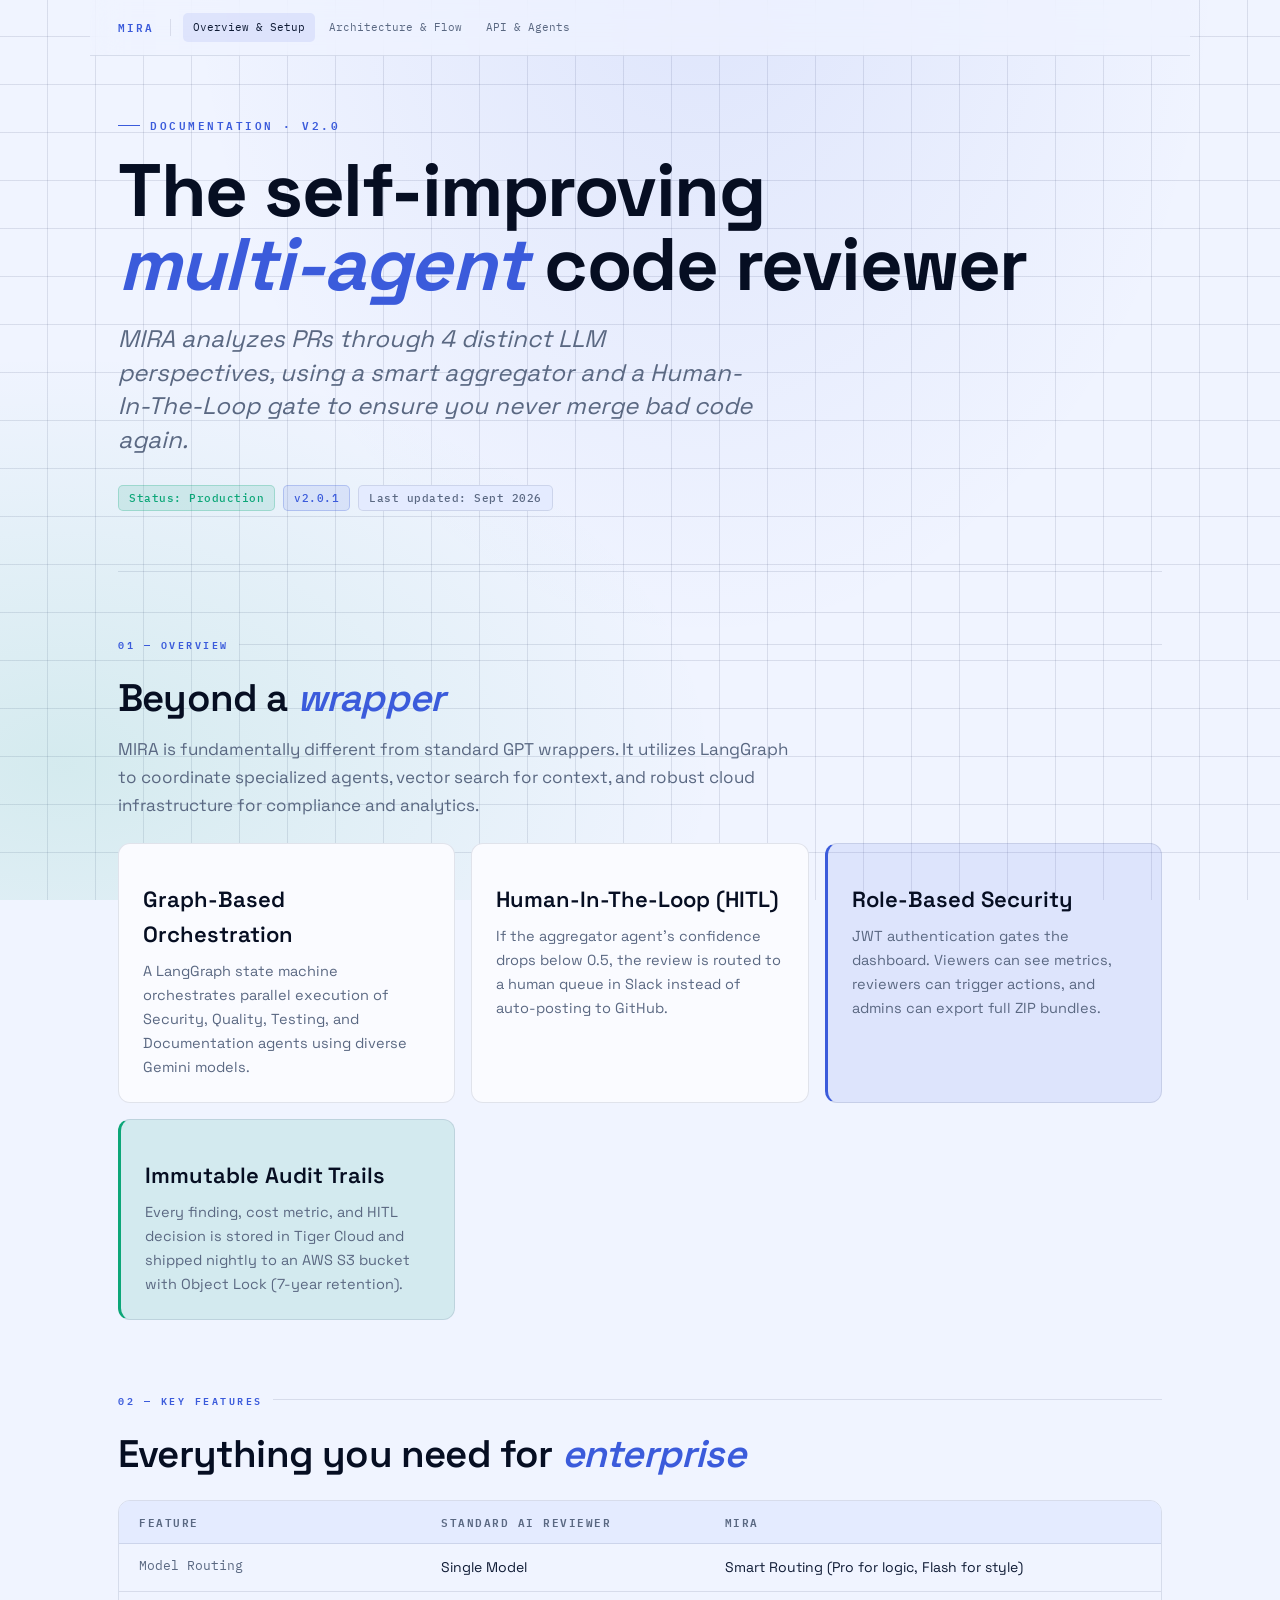
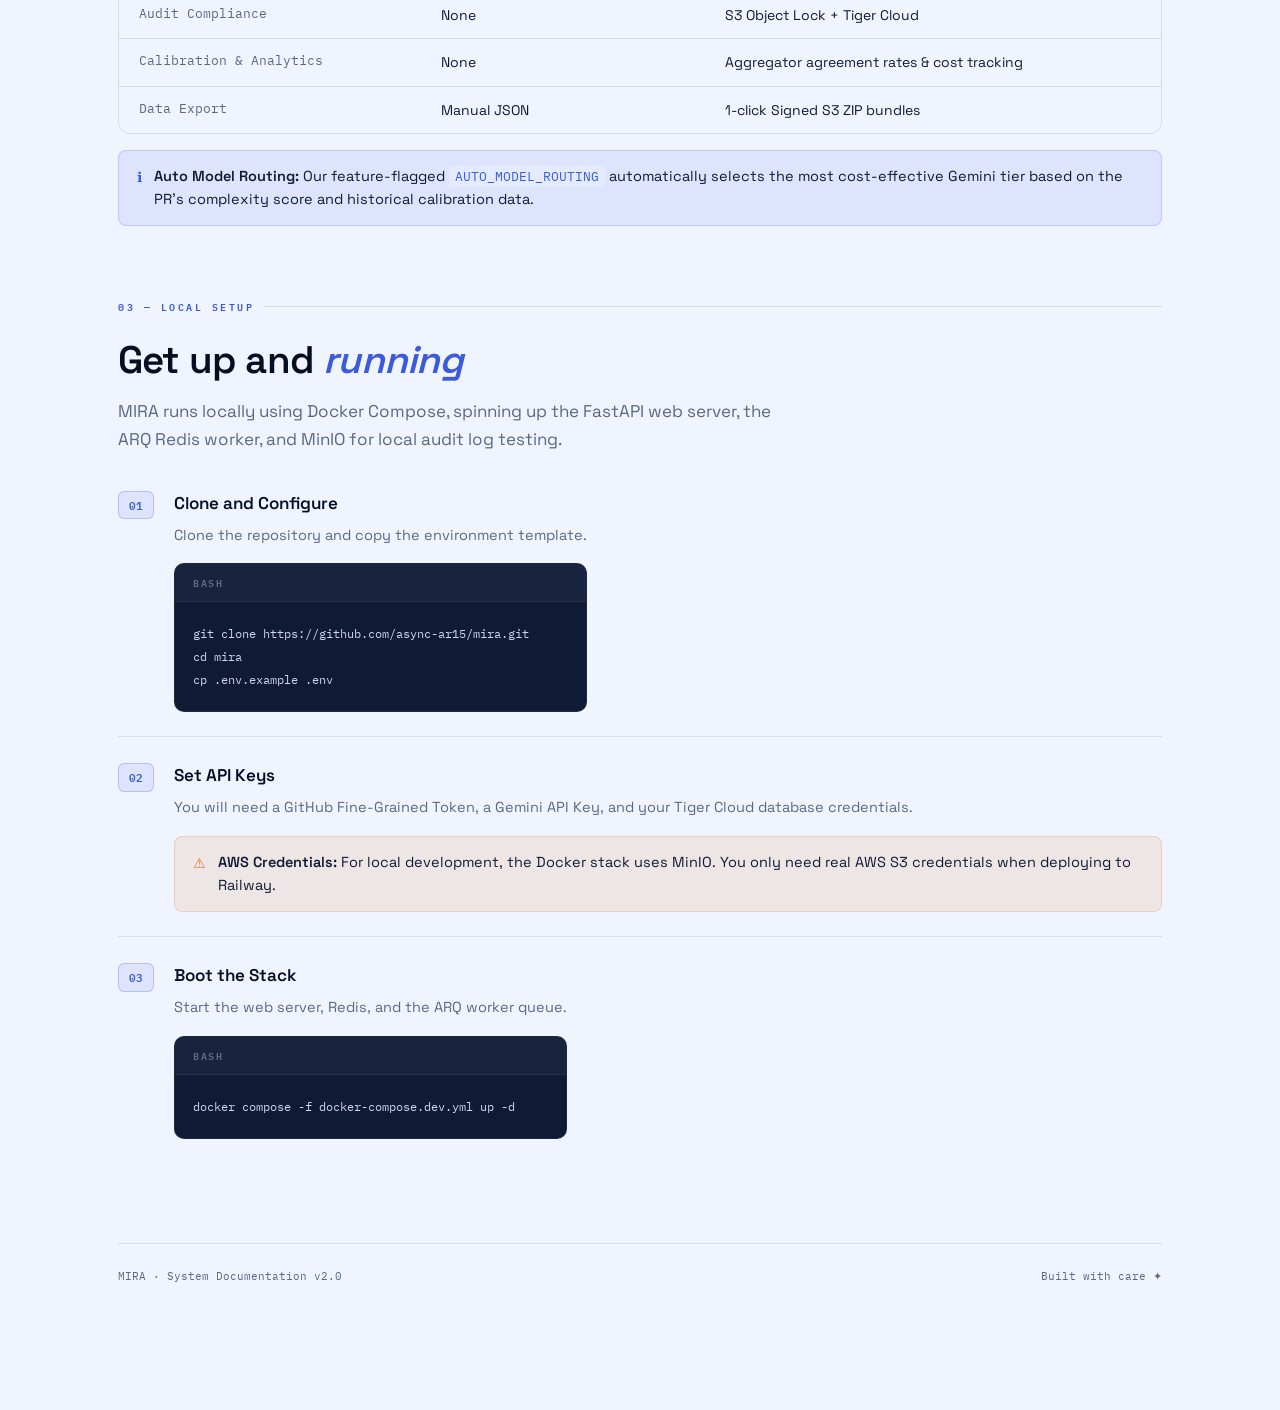
==== index.html @ fa25b131 "docs: add premium HTML documentation site" ====
<!DOCTYPE html>
<html lang="en">
<head>
<meta charset="UTF-8">
<meta name="viewport" content="width=device-width, initial-scale=1.0">
<title>MIRA — Multi-Agent PR Review System</title>
<link rel="stylesheet" href="style.css">
</head>
<body>

<div class="shell">

  <!-- NAV -->
  <nav class="nav" role="navigation" aria-label="Page sections">
    <div class="nav__inner">
      <span class="nav__brand">MIRA</span>
      <a href="index.html" class="active">Overview & Setup</a>
      <a href="architecture.html">Architecture & Flow</a>
      <a href="api-and-agents.html">API & Agents</a>
    </div>
  </nav>

  <!-- HERO -->
  <header class="hero" role="banner">
    <div class="hero__eyebrow anim" style="--i:0">Documentation · v2.0</div>
    <h1 class="anim" style="--i:1">
      The self-improving<br><em>multi-agent</em> code reviewer
    </h1>
    <p class="hero__sub anim" style="--i:2">
      MIRA analyzes PRs through 4 distinct LLM perspectives, using a smart aggregator and a Human-In-The-Loop gate to ensure you never merge bad code again.
    </p>
    <div class="hero__meta anim" style="--i:3">
      <span class="badge badge--success">Status: Production</span>
      <span class="badge badge--accent">v2.0.1</span>
      <span class="badge badge--mono">Last updated: Sept 2026</span>
    </div>
  </header>

  <!-- OVERVIEW -->
  <section class="section" id="overview" aria-labelledby="overview-heading">
    <div class="section__label" aria-hidden="true">01 — Overview</div>
    <h2 id="overview-heading">Beyond a <em>wrapper</em></h2>
    <p class="section__lead">
      MIRA is fundamentally different from standard GPT wrappers. It utilizes LangGraph to coordinate specialized agents, vector search for context, and robust cloud infrastructure for compliance and analytics.
    </p>

    <div class="grid-2">
      <div class="card anim" style="--i:0">
        <h3>Graph-Based Orchestration</h3>
        <p>A LangGraph state machine orchestrates parallel execution of Security, Quality, Testing, and Documentation agents using diverse Gemini models.</p>
      </div>
      <div class="card anim" style="--i:1">
        <h3>Human-In-The-Loop (HITL)</h3>
        <p>If the aggregator agent's confidence drops below 0.5, the review is routed to a human queue in Slack instead of auto-posting to GitHub.</p>
      </div>
      <div class="card card--accent anim" style="--i:2">
        <h3>Role-Based Security</h3>
        <p>JWT authentication gates the dashboard. Viewers can see metrics, reviewers can trigger actions, and admins can export full ZIP bundles.</p>
      </div>
      <div class="card card--success anim" style="--i:3">
        <h3>Immutable Audit Trails</h3>
        <p>Every finding, cost metric, and HITL decision is stored in Tiger Cloud and shipped nightly to an AWS S3 bucket with Object Lock (7-year retention).</p>
      </div>
    </div>
  </section>

  <!-- FEATURES -->
  <section class="section" id="features" aria-labelledby="features-heading">
    <div class="section__label" aria-hidden="true">02 — Key Features</div>
    <h2 id="features-heading">Everything you need for <em>enterprise</em></h2>
    
    <div class="table-wrap">
      <table class="compare-table">
        <thead>
          <tr>
            <th>Feature</th>
            <th>Standard AI Reviewer</th>
            <th class="col--hi">MIRA</th>
          </tr>
        </thead>
        <tbody>
          <tr>
            <td>Model Routing</td>
            <td><span class="cell--no">Single Model</span></td>
            <td><span class="cell--yes">Smart Routing (Pro for logic, Flash for style)</span></td>
          </tr>
          <tr>
            <td>Audit Compliance</td>
            <td><span class="cell--no">None</span></td>
            <td><span class="cell--yes">S3 Object Lock + Tiger Cloud</span></td>
          </tr>
          <tr>
            <td>Calibration & Analytics</td>
            <td><span class="cell--no">None</span></td>
            <td><span class="cell--yes">Aggregator agreement rates & cost tracking</span></td>
          </tr>
          <tr>
            <td>Data Export</td>
            <td><span class="cell--partial">Manual JSON</span></td>
            <td><span class="cell--yes">1-click Signed S3 ZIP bundles</span></td>
          </tr>
        </tbody>
      </table>
    </div>

    <div class="callout callout--info">
      <span class="callout__icon">ℹ</span>
      <div>
        <strong>Auto Model Routing:</strong> Our feature-flagged <code>AUTO_MODEL_ROUTING</code> automatically selects the most cost-effective Gemini tier based on the PR's complexity score and historical calibration data.
      </div>
    </div>
  </section>

  <!-- SETUP -->
  <section class="section" id="setup" aria-labelledby="setup-heading">
    <div class="section__label" aria-hidden="true">03 — Local Setup</div>
    <h2 id="setup-heading">Get up and <em>running</em></h2>
    <p class="section__lead">MIRA runs locally using Docker Compose, spinning up the FastAPI web server, the ARQ Redis worker, and MinIO for local audit log testing.</p>

    <ol class="steps">
      <li class="step">
        <div class="step__number" aria-hidden="true">01</div>
        <div class="step__body">
          <h3>Clone and Configure</h3>
          <p>Clone the repository and copy the environment template.</p>
          <div class="code-block">
            <div class="code-block__header">
              <span class="code-block__lang">Bash</span>
            </div>
            <pre><code>git clone https://github.com/async-ar15/mira.git
cd mira
cp .env.example .env</code></pre>
          </div>
        </div>
      </li>
      <li class="step">
        <div class="step__number" aria-hidden="true">02</div>
        <div class="step__body">
          <h3>Set API Keys</h3>
          <p>You will need a GitHub Fine-Grained Token, a Gemini API Key, and your Tiger Cloud database credentials.</p>
          <div class="callout callout--warning">
            <span class="callout__icon">⚠</span>
            <div>
              <strong>AWS Credentials:</strong> For local development, the Docker stack uses MinIO. You only need real AWS S3 credentials when deploying to Railway.
            </div>
          </div>
        </div>
      </li>
      <li class="step">
        <div class="step__number" aria-hidden="true">03</div>
        <div class="step__body">
          <h3>Boot the Stack</h3>
          <p>Start the web server, Redis, and the ARQ worker queue.</p>
          <div class="code-block">
            <div class="code-block__header">
              <span class="code-block__lang">Bash</span>
            </div>
            <pre><code>docker compose -f docker-compose.dev.yml up -d</code></pre>
          </div>
        </div>
      </li>
    </ol>
  </section>

  <!-- FOOTER -->
  <footer class="footer" role="contentinfo">
    <span>MIRA · System Documentation v2.0</span>
    <span>Built with care ✦</span>
  </footer>

</div>

<!-- Smooth scroll -->
<script>
  document.querySelectorAll('.nav a[href^="#"]').forEach(a => {
    a.addEventListener('click', e => {
      e.preventDefault();
      document.querySelector(a.getAttribute('href'))?.scrollIntoView({ behavior: 'smooth' });
    });
  });
</script>

</body>
</html>
---- style.css ----
/* ══════════════════════════════════════
   MIRA DOCUMENTATION STYLE SYSTEM
   Palette B (Blueprint Indigo) 
   Font Pair D (Space Grotesk × IBM Plex Mono)
══════════════════════════════════════ */

@import url('https://fonts.googleapis.com/css2?family=Space+Grotesk:wght@300;400;500;600;700&family=IBM+Plex+Mono:ital,wght@0,400;0,500;0,600;1,400&display=swap');

/* ── LIGHT ── */
:root {
  --bg:             #f0f4ff;
  --bg-tint:        #e4ebff;
  --surface:        #fafbff;
  --surface-up:     #ffffff;
  --border:         rgba(15, 27, 75, 0.11);
  --border-hi:      rgba(15, 27, 75, 0.24);
  --text:           #0f1b35;
  --text-bright:    #060e22;
  --text-dim:       #5a6882;
  --accent:         #3b5bdb;
  --accent-dim:     rgba(59, 91, 219, 0.10);
  --accent-bright:  #2a44b8;
  --success:        #0ca678;
  --success-dim:    rgba(12, 166, 120, 0.12);
  --warning:        #e07b2a;
  --warning-dim:    rgba(224, 123, 42, 0.12);
  --danger:         #e03131;
  --danger-dim:     rgba(224, 49, 49, 0.10);
  --code-bg:        #0f1b35;
  --code-text:      #c8d8f0;
  --code-accent:    #74b0ff;
  --code-string:    #8fd4a8;
  --code-comment:   #4a6080;

  --font-display: 'Space Grotesk', system-ui, sans-serif;
  --font-body:    'Space Grotesk', system-ui, sans-serif;
  --font-mono:    'IBM Plex Mono', 'SF Mono', Consolas, monospace;
}

/* ── DARK ── */
@media (prefers-color-scheme: dark) {
  :root {
    --bg:             #0b1220;
    --bg-tint:        #080e1a;
    --surface:        #0f1830;
    --surface-up:     #152040;
    --border:         rgba(116, 176, 255, 0.10);
    --border-hi:      rgba(116, 176, 255, 0.22);
    --text:           #b8cef0;
    --text-bright:    #daeaff;
    --text-dim:       #6080a8;
    --accent:         #74b0ff;
    --accent-dim:     rgba(116, 176, 255, 0.14);
    --accent-bright:  #a0ccff;
    --success:        #4ecda0;
    --success-dim:    rgba(78, 205, 160, 0.14);
    --warning:        #ffaa40;
    --warning-dim:    rgba(255, 170, 64, 0.14);
    --danger:         #ff6b6b;
    --danger-dim:     rgba(255, 107, 107, 0.14);
    --code-bg:        #040810;
    --code-text:      #b8cef0;
    --code-accent:    #74b0ff;
    --code-string:    #8fd4a8;
    --code-comment:   #3a5068;
  }
}

/* ══════════════════════════════════════
   RESET
══════════════════════════════════════ */
*, *::before, *::after { margin: 0; padding: 0; box-sizing: border-box; }
body { overflow-wrap: break-word; -webkit-font-smoothing: antialiased; }

/* ══════════════════════════════════════
   BASE
══════════════════════════════════════ */
body {
  background-color: var(--bg);
  color: var(--text);
  font-family: var(--font-body);
  font-size: 16px;
  line-height: 1.6;
  min-height: 100vh;
  background-image:
    radial-gradient(ellipse at 55% -8%, var(--accent-dim) 0%, transparent 52%),
    radial-gradient(ellipse at 5% 85%, var(--success-dim) 0%, transparent 38%),
    repeating-linear-gradient(0deg,   transparent, transparent 47px, var(--border) 47px, var(--border) 48px),
    repeating-linear-gradient(90deg,  transparent, transparent 47px, var(--border) 47px, var(--border) 48px);
  background-attachment: fixed;
}

::selection {
  background: var(--accent-dim);
  color: var(--text-bright);
}

/* ══════════════════════════════════════
   ANIMATIONS
══════════════════════════════════════ */
@keyframes fadeUp {
  from { opacity: 0; transform: translateY(16px); }
  to   { opacity: 1; transform: translateY(0); }
}
@keyframes fadeScale {
  from { opacity: 0; transform: scale(0.94); }
  to   { opacity: 1; transform: scale(1); }
}
@keyframes fadeIn {
  from { opacity: 0; }
  to   { opacity: 1; }
}

.anim       { animation: fadeUp   0.5s cubic-bezier(0.2, 0.7, 0.2, 1) both; animation-delay: calc(var(--i, 0) * 0.06s); }
.anim-scale { animation: fadeScale 0.4s ease-out both;                       animation-delay: calc(var(--i, 0) * 0.06s); }
.anim-fade  { animation: fadeIn    0.4s ease both;                           animation-delay: calc(var(--i, 0) * 0.06s); }

@media (prefers-reduced-motion: reduce) {
  *, *::before, *::after {
    animation-duration:   0.01ms !important;
    animation-delay:      0ms   !important;
    transition-duration:  0.01ms !important;
  }
}

/* ══════════════════════════════════════
   LAYOUT
══════════════════════════════════════ */
.shell {
  max-width: 1100px;
  margin: 0 auto;
  padding: 0 28px 100px;
}

/* ══════════════════════════════════════
   TYPOGRAPHY SCALE
══════════════════════════════════════ */
h1 {
  font-family: var(--font-display);
  font-size: clamp(46px, 5.8vw, 82px);
  font-weight: 700;
  line-height: 1.0;
  letter-spacing: -1.5px;
  color: var(--text-bright);
}
h1 em { font-style: italic; color: var(--accent); }

h2 {
  font-family: var(--font-display);
  font-size: clamp(28px, 3vw, 42px);
  font-weight: 600;
  line-height: 1.15;
  letter-spacing: -0.8px;
  color: var(--text-bright);
  margin-top: 24px;
}
h2 em { font-style: italic; color: var(--accent); }

h3 {
  font-family: var(--font-display);
  font-size: clamp(18px, 2vw, 22px);
  font-weight: 600;
  color: var(--text-bright);
  margin-top: 16px;
}

p  { font-size: 16px; line-height: 1.65; color: var(--text); margin-bottom: 12px; }
li { font-size: 15px; line-height: 1.7; color: var(--text); }
ul { margin-bottom: 12px; padding-left: 20px; }

a  { color: var(--accent); text-underline-offset: 3px; }
a:hover { color: var(--accent-bright); }

code {
  font-family: var(--font-mono);
  font-size: 0.88em;
  background: var(--bg-tint);
  color: var(--accent);
  padding: 2px 6px;
  border-radius: 4px;
}
pre code { background: none; color: inherit; padding: 0; }

/* ══════════════════════════════════════
   COMPONENTS
══════════════════════════════════════ */

/* Nav */
.nav {
  position: sticky;
  top: 0;
  z-index: 60;
  backdrop-filter: blur(14px);
  -webkit-backdrop-filter: blur(14px);
  background: color-mix(in srgb, var(--bg) 76%, transparent);
  border-bottom: 1px solid var(--border);
  padding: 13px 28px;
  margin: 0 -28px 0;
}
.nav__inner {
  max-width: 1044px;
  margin: 0 auto;
  display: flex;
  align-items: center;
  gap: 4px;
  overflow-x: auto;
  scrollbar-width: none;
}
.nav__inner::-webkit-scrollbar { display: none; }
.nav__brand {
  font-family: var(--font-mono);
  font-size: 10.5px;
  font-weight: 600;
  text-transform: uppercase;
  letter-spacing: 2px;
  color: var(--accent);
  padding-right: 16px;
  margin-right: 8px;
  border-right: 1px solid var(--border);
  white-space: nowrap;
  flex-shrink: 0;
}
.nav a {
  font-family: var(--font-mono);
  font-size: 10.5px;
  color: var(--text-dim);
  text-decoration: none;
  padding: 6px 10px;
  border-radius: 5px;
  white-space: nowrap;
  transition: color 0.15s, background 0.15s;
}
.nav a:hover, .nav a.active { color: var(--text); background: var(--accent-dim); }

/* Hero */
.hero {
  padding: 52px 0 60px;
  border-bottom: 1px solid var(--border);
  margin-bottom: 64px;
}
.hero__eyebrow {
  font-family: var(--font-mono);
  font-size: 10.5px;
  font-weight: 600;
  text-transform: uppercase;
  letter-spacing: 2.5px;
  color: var(--accent);
  display: inline-flex;
  align-items: center;
  gap: 10px;
  margin-bottom: 20px;
}
.hero__eyebrow::before {
  content: '';
  width: 22px;
  height: 1px;
  background: var(--accent);
}
.hero__sub {
  font-family: var(--font-display);
  font-style: italic;
  font-size: clamp(18px, 2vw, 24px);
  color: var(--text-dim);
  line-height: 1.4;
  max-width: 640px;
  margin: 20px 0 28px;
}
.hero__meta { display: flex; flex-wrap: wrap; gap: 8px; }

/* Badges */
.badge {
  display: inline-flex;
  align-items: center;
  gap: 5px;
  font-family: var(--font-mono);
  font-size: 10.5px;
  font-weight: 500;
  padding: 4px 10px;
  border-radius: 5px;
  letter-spacing: 0.5px;
}
.badge--accent  { color: var(--accent);  background: var(--accent-dim);  border: 1px solid color-mix(in srgb, var(--accent)  25%, transparent); }
.badge--success { color: var(--success); background: var(--success-dim); border: 1px solid color-mix(in srgb, var(--success) 25%, transparent); }
.badge--warning { color: var(--warning); background: var(--warning-dim); border: 1px solid color-mix(in srgb, var(--warning) 25%, transparent); }
.badge--danger  { color: var(--danger);  background: var(--danger-dim);  border: 1px solid color-mix(in srgb, var(--danger)  25%, transparent); }
.badge--mono    { color: var(--text-dim); background: var(--bg-tint); border: 1px solid var(--border); }

/* Sections */
.section { margin-bottom: 72px; scroll-margin-top: 60px; }
.section__label {
  font-family: var(--font-mono);
  font-size: 10px;
  font-weight: 600;
  text-transform: uppercase;
  letter-spacing: 2.5px;
  color: var(--accent);
  margin-bottom: 12px;
  display: flex;
  align-items: center;
  gap: 10px;
}
.section__label::after { content: ''; flex: 1; height: 1px; background: var(--border); }
.section__lead { font-size: 17px; color: var(--text-dim); max-width: 680px; line-height: 1.65; margin-top: 14px; }

/* Cards */
.card {
  background: var(--surface);
  border: 1px solid var(--border);
  border-radius: 12px;
  padding: 22px 24px;
  transition: border-color 0.2s, box-shadow 0.2s;
}
.card:hover { border-color: var(--border-hi); box-shadow: 0 4px 20px rgba(0, 0, 0, 0.06); }
.card h3 { margin-bottom: 8px; }
.card p  { font-size: 14.5px; color: var(--text-dim); margin-bottom: 0; }
.card--accent  { border-left: 3px solid var(--accent);  background: var(--accent-dim);  }
.card--success { border-left: 3px solid var(--success); background: var(--success-dim); }
.card--warning { border-left: 3px solid var(--warning); background: var(--warning-dim); }
.card--danger  { border-left: 3px solid var(--danger);  background: var(--danger-dim);  }

.grid-2 { display: grid; grid-template-columns: repeat(auto-fit, minmax(280px, 1fr)); gap: 16px; margin-top: 24px; }
.grid-3 { display: grid; grid-template-columns: repeat(auto-fit, minmax(220px, 1fr)); gap: 14px; margin-top: 24px; }

/* Code Blocks */
.code-block {
  background: var(--code-bg);
  border-radius: 10px;
  overflow: hidden;
  margin-top: 16px;
  border: 1px solid rgba(255, 255, 255, 0.06);
}
.code-block__header {
  background: rgba(255, 255, 255, 0.04);
  border-bottom: 1px solid rgba(255, 255, 255, 0.06);
  padding: 10px 18px;
  display: flex;
  align-items: center;
  justify-content: space-between;
}
.code-block__lang {
  font-family: var(--font-mono);
  font-size: 10px;
  font-weight: 600;
  text-transform: uppercase;
  letter-spacing: 1.5px;
  color: rgba(200, 218, 240, 0.4);
}
.code-block__file {
  font-family: var(--font-mono);
  font-size: 11px;
  color: rgba(200, 218, 240, 0.3);
}
.code-block pre {
  padding: 20px 18px;
  margin: 0;
  font-family: var(--font-mono);
  font-size: 13.5px;
  line-height: 1.7;
  color: var(--code-text);
  white-space: pre-wrap;
  overflow-x: auto;
}
.ck { color: var(--code-accent); }
.cs { color: var(--code-string); }
.cc { color: var(--code-comment); font-style: italic; }
.ca { color: var(--code-text); opacity: 0.85; }

/* Tables */
.table-wrap { margin-top: 24px; overflow-x: auto; border-radius: 12px; border: 1px solid var(--border); }
.compare-table { width: 100%; border-collapse: collapse; }
.compare-table thead tr { background: var(--bg-tint); }
.compare-table th {
  font-family: var(--font-mono);
  font-size: 10.5px;
  font-weight: 600;
  text-transform: uppercase;
  letter-spacing: 1.5px;
  color: var(--text-dim);
  padding: 13px 20px;
  text-align: left;
  border-bottom: 1px solid var(--border);
}
.compare-table td { padding: 12px 20px; font-size: 14px; color: var(--text); border-bottom: 1px solid var(--border); vertical-align: top; }
.compare-table tr:last-child td { border-bottom: none; }
.compare-table td:first-child { color: var(--text-dim); font-size: 13px; font-family: var(--font-mono); }
.compare-table tbody tr:hover { background: var(--surface); }

/* Callouts */
.callout {
  display: flex;
  gap: 12px;
  align-items: flex-start;
  padding: 14px 18px;
  border-radius: 8px;
  font-size: 14.5px;
  line-height: 1.6;
  margin-top: 16px;
}
.callout__icon { font-size: 14px; flex-shrink: 0; margin-top: 1px; }
.callout strong { font-weight: 600; }
.callout--info    { background: var(--accent-dim);  border: 1px solid color-mix(in srgb, var(--accent)  20%, transparent); color: var(--text); }
.callout--info    .callout__icon { color: var(--accent);  }
.callout--warning { background: var(--warning-dim); border: 1px solid color-mix(in srgb, var(--warning) 20%, transparent); color: var(--text); }
.callout--warning .callout__icon { color: var(--warning); }
.callout--success { background: var(--success-dim); border: 1px solid color-mix(in srgb, var(--success) 20%, transparent); color: var(--text); }
.callout--success .callout__icon { color: var(--success); }

/* Steps */
.steps { list-style: none; display: flex; flex-direction: column; gap: 0; padding: 0; }
.step { display: flex; gap: 20px; padding: 24px 0; border-bottom: 1px solid var(--border); align-items: flex-start; }
.step:last-child { border-bottom: none; }
.step__number {
  font-family: var(--font-mono);
  font-size: 11px;
  font-weight: 600;
  color: var(--accent);
  background: var(--accent-dim);
  border: 1px solid color-mix(in srgb, var(--accent) 25%, transparent);
  border-radius: 6px;
  padding: 4px 10px;
  flex-shrink: 0;
  margin-top: 2px;
}
.step__body h3 { margin-bottom: 6px; font-size: 17px; margin-top: 0; }
.step__body p  { font-size: 14.5px; color: var(--text-dim); margin-bottom: 0; }

/* Footer */
.footer {
  margin-top: 80px;
  padding-top: 24px;
  border-bottom: 24px solid transparent;
  border-top: 1px solid var(--border);
  display: flex;
  justify-content: space-between;
  align-items: center;
  flex-wrap: wrap;
  gap: 8px;
  font-family: var(--font-mono);
  font-size: 11px;
  color: var(--text-dim);
}
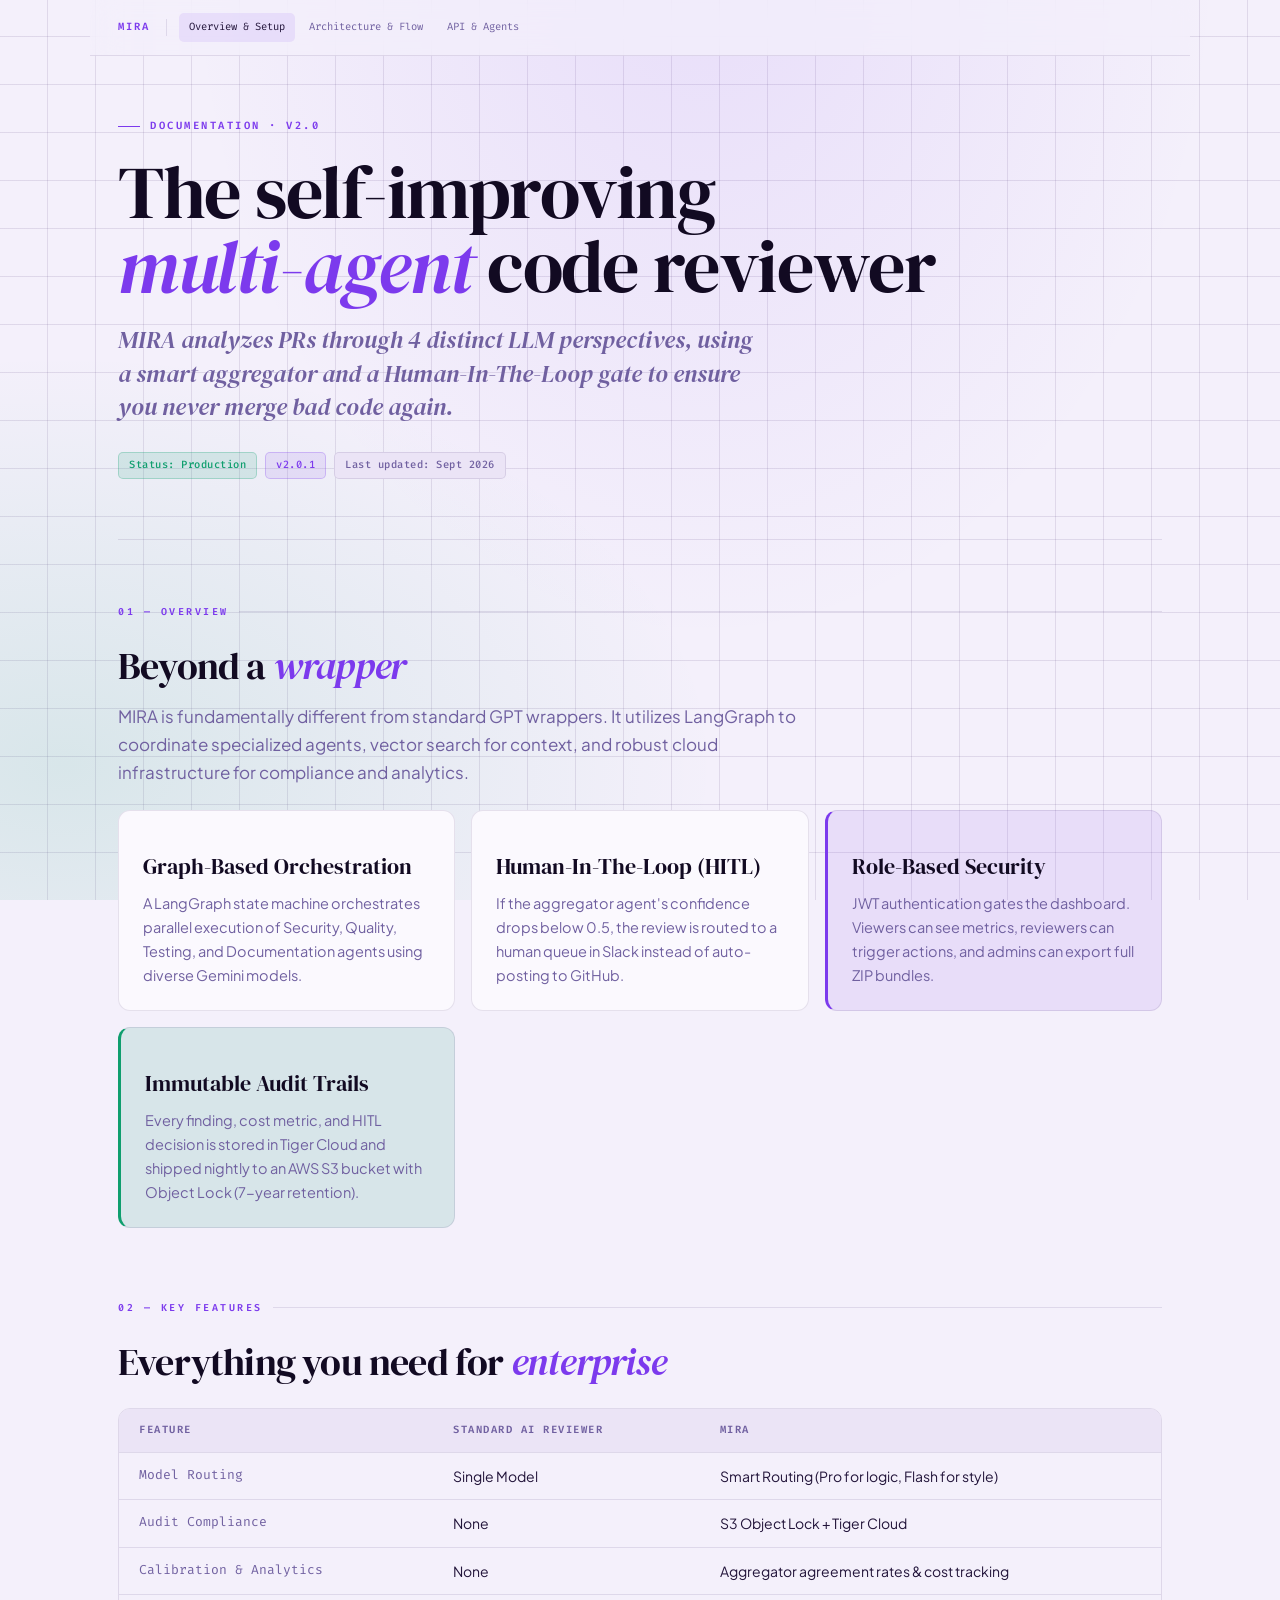
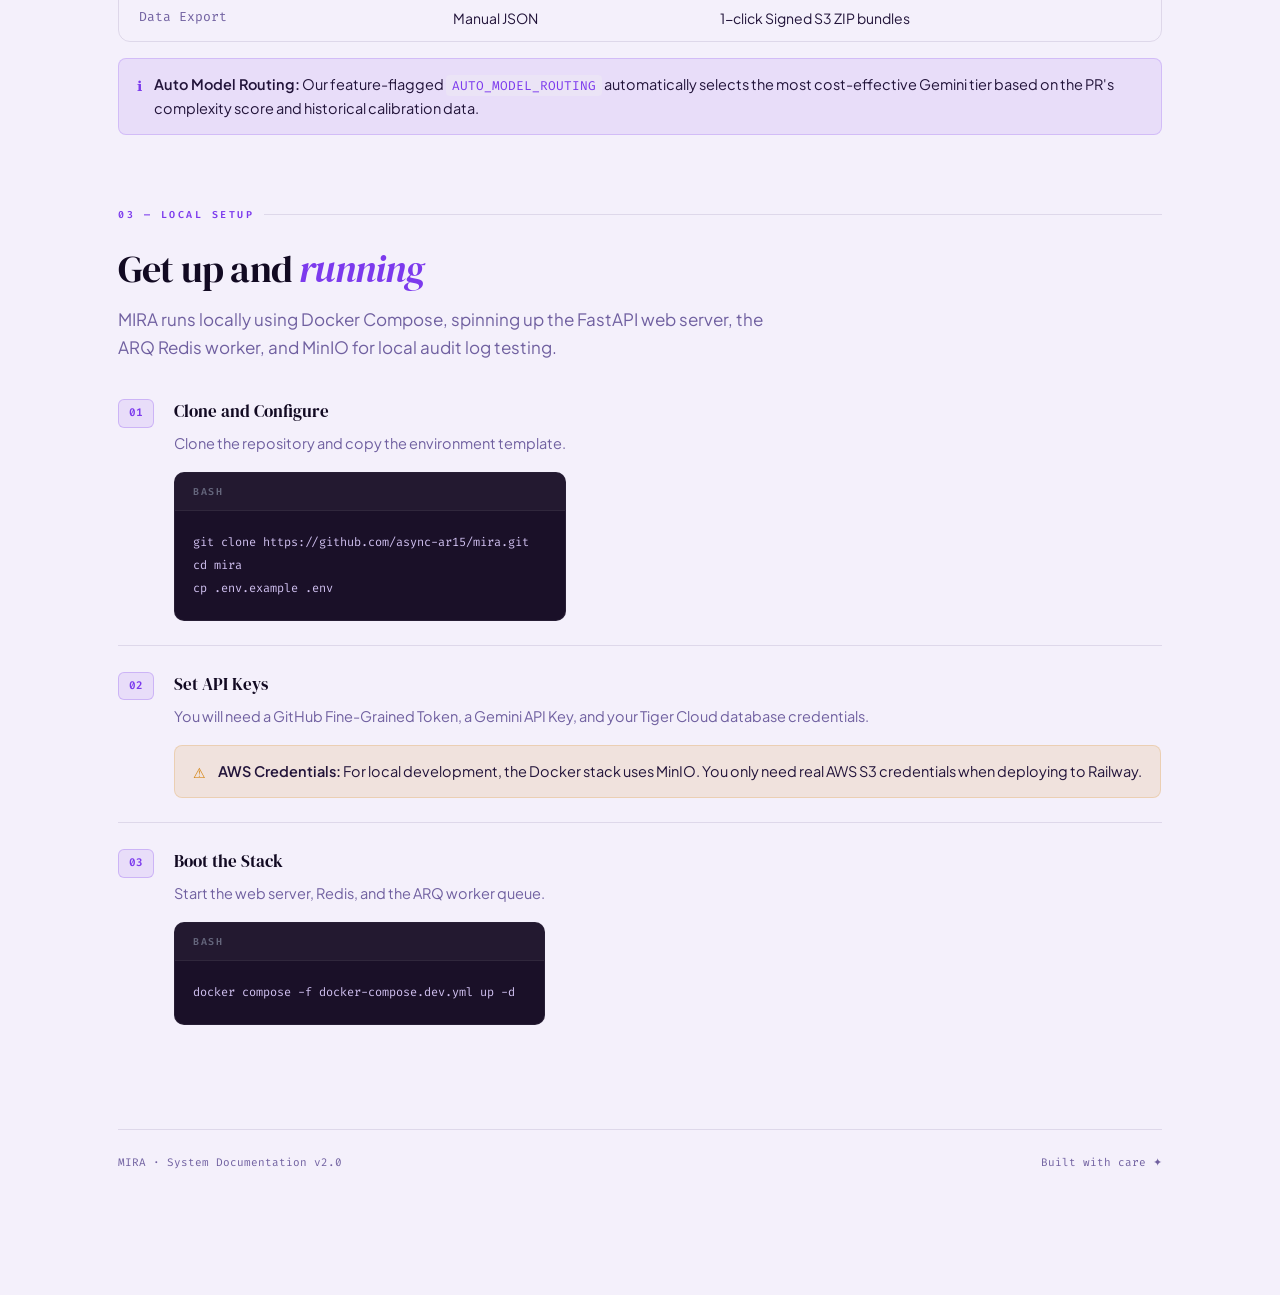
==== commit 3263be6d: "docs: add cache buster to stylesheet" ====
--- a/index.html
+++ b/index.html
@@ -4,7 +4,7 @@
 <meta charset="UTF-8">
 <meta name="viewport" content="width=device-width, initial-scale=1.0">
 <title>MIRA — Multi-Agent PR Review System</title>
-<link rel="stylesheet" href="style.css">
+<link rel="stylesheet" href="style.css?v=2">
 </head>
 <body>
 
--- a/style.css
+++ b/style.css
@@ -1,68 +1,68 @@
 /* ══════════════════════════════════════
    MIRA DOCUMENTATION STYLE SYSTEM
-   Palette B (Blueprint Indigo) 
-   Font Pair D (Space Grotesk × IBM Plex Mono)
-══════════════════════════════════════ */
-
-@import url('https://fonts.googleapis.com/css2?family=Space+Grotesk:wght@300;400;500;600;700&family=IBM+Plex+Mono:ital,wght@0,400;0,500;0,600;1,400&display=swap');
+   Palette E (Obsidian Violet) 
+   Font Pair C (DM Serif Display × Plus Jakarta Sans)
+══════════════════════════════════════ */
+
+@import url('https://fonts.googleapis.com/css2?family=DM+Serif+Display:ital@0;1&family=Plus+Jakarta+Sans:wght@300;400;500;600;700&family=Fira+Code:wght@400;500&display=swap');
 
 /* ── LIGHT ── */
 :root {
-  --bg:             #f0f4ff;
-  --bg-tint:        #e4ebff;
-  --surface:        #fafbff;
+  --bg:             #f4f0fb;
+  --bg-tint:        #ebe4f6;
+  --surface:        #fbf9fe;
   --surface-up:     #ffffff;
-  --border:         rgba(15, 27, 75, 0.11);
-  --border-hi:      rgba(15, 27, 75, 0.24);
-  --text:           #0f1b35;
-  --text-bright:    #060e22;
-  --text-dim:       #5a6882;
-  --accent:         #3b5bdb;
-  --accent-dim:     rgba(59, 91, 219, 0.10);
-  --accent-bright:  #2a44b8;
-  --success:        #0ca678;
-  --success-dim:    rgba(12, 166, 120, 0.12);
-  --warning:        #e07b2a;
-  --warning-dim:    rgba(224, 123, 42, 0.12);
-  --danger:         #e03131;
-  --danger-dim:     rgba(224, 49, 49, 0.10);
-  --code-bg:        #0f1b35;
-  --code-text:      #c8d8f0;
-  --code-accent:    #74b0ff;
-  --code-string:    #8fd4a8;
-  --code-comment:   #4a6080;
-
-  --font-display: 'Space Grotesk', system-ui, sans-serif;
-  --font-body:    'Space Grotesk', system-ui, sans-serif;
-  --font-mono:    'IBM Plex Mono', 'SF Mono', Consolas, monospace;
+  --border:         rgba(50, 20, 90, 0.11);
+  --border-hi:      rgba(50, 20, 90, 0.24);
+  --text:           #22143a;
+  --text-bright:    #120a22;
+  --text-dim:       #7060a0;
+  --accent:         #7c3aed;
+  --accent-dim:     rgba(124, 58, 237, 0.10);
+  --accent-bright:  #6020d0;
+  --success:        #0f9e6e;
+  --success-dim:    rgba(15, 158, 110, 0.12);
+  --warning:        #d4820e;
+  --warning-dim:    rgba(212, 130, 14, 0.12);
+  --danger:         #c0283c;
+  --danger-dim:     rgba(192, 40, 60, 0.10);
+  --code-bg:        #1a1028;
+  --code-text:      #d0c0f0;
+  --code-accent:    #c084fc;
+  --code-string:    #86efac;
+  --code-comment:   #604880;
+
+  --font-display: 'DM Serif Display', Georgia, serif;
+  --font-body:    'Plus Jakarta Sans', system-ui, sans-serif;
+  --font-mono:    'Fira Code', 'SF Mono', Consolas, monospace;
 }
 
 /* ── DARK ── */
 @media (prefers-color-scheme: dark) {
   :root {
-    --bg:             #0b1220;
-    --bg-tint:        #080e1a;
-    --surface:        #0f1830;
-    --surface-up:     #152040;
-    --border:         rgba(116, 176, 255, 0.10);
-    --border-hi:      rgba(116, 176, 255, 0.22);
-    --text:           #b8cef0;
-    --text-bright:    #daeaff;
-    --text-dim:       #6080a8;
-    --accent:         #74b0ff;
-    --accent-dim:     rgba(116, 176, 255, 0.14);
-    --accent-bright:  #a0ccff;
-    --success:        #4ecda0;
-    --success-dim:    rgba(78, 205, 160, 0.14);
-    --warning:        #ffaa40;
-    --warning-dim:    rgba(255, 170, 64, 0.14);
-    --danger:         #ff6b6b;
-    --danger-dim:     rgba(255, 107, 107, 0.14);
-    --code-bg:        #040810;
-    --code-text:      #b8cef0;
-    --code-accent:    #74b0ff;
-    --code-string:    #8fd4a8;
-    --code-comment:   #3a5068;
+    --bg:             #0e0818;
+    --bg-tint:        #0a0614;
+    --surface:        #140c22;
+    --surface-up:     #1c1230;
+    --border:         rgba(196, 132, 252, 0.10);
+    --border-hi:      rgba(196, 132, 252, 0.22);
+    --text:           #d0b8f0;
+    --text-bright:    #f0e0ff;
+    --text-dim:       #806090;
+    --accent:         #c084fc;
+    --accent-dim:     rgba(196, 132, 252, 0.15);
+    --accent-bright:  #ddb0ff;
+    --success:        #4ade80;
+    --success-dim:    rgba(74, 222, 128, 0.14);
+    --warning:        #facc15;
+    --warning-dim:    rgba(250, 204, 21, 0.14);
+    --danger:         #f87171;
+    --danger-dim:     rgba(248, 113, 113, 0.14);
+    --code-bg:        #06020e;
+    --code-text:      #d0c0f0;
+    --code-accent:    #c084fc;
+    --code-string:    #86efac;
+    --code-comment:   #483660;
   }
 }
 
@@ -138,7 +138,7 @@
 h1 {
   font-family: var(--font-display);
   font-size: clamp(46px, 5.8vw, 82px);
-  font-weight: 700;
+  font-weight: 400;
   line-height: 1.0;
   letter-spacing: -1.5px;
   color: var(--text-bright);
@@ -148,7 +148,7 @@
 h2 {
   font-family: var(--font-display);
   font-size: clamp(28px, 3vw, 42px);
-  font-weight: 600;
+  font-weight: 400;
   line-height: 1.15;
   letter-spacing: -0.8px;
   color: var(--text-bright);
@@ -159,7 +159,7 @@
 h3 {
   font-family: var(--font-display);
   font-size: clamp(18px, 2vw, 22px);
-  font-weight: 600;
+  font-weight: 400;
   color: var(--text-bright);
   margin-top: 16px;
 }
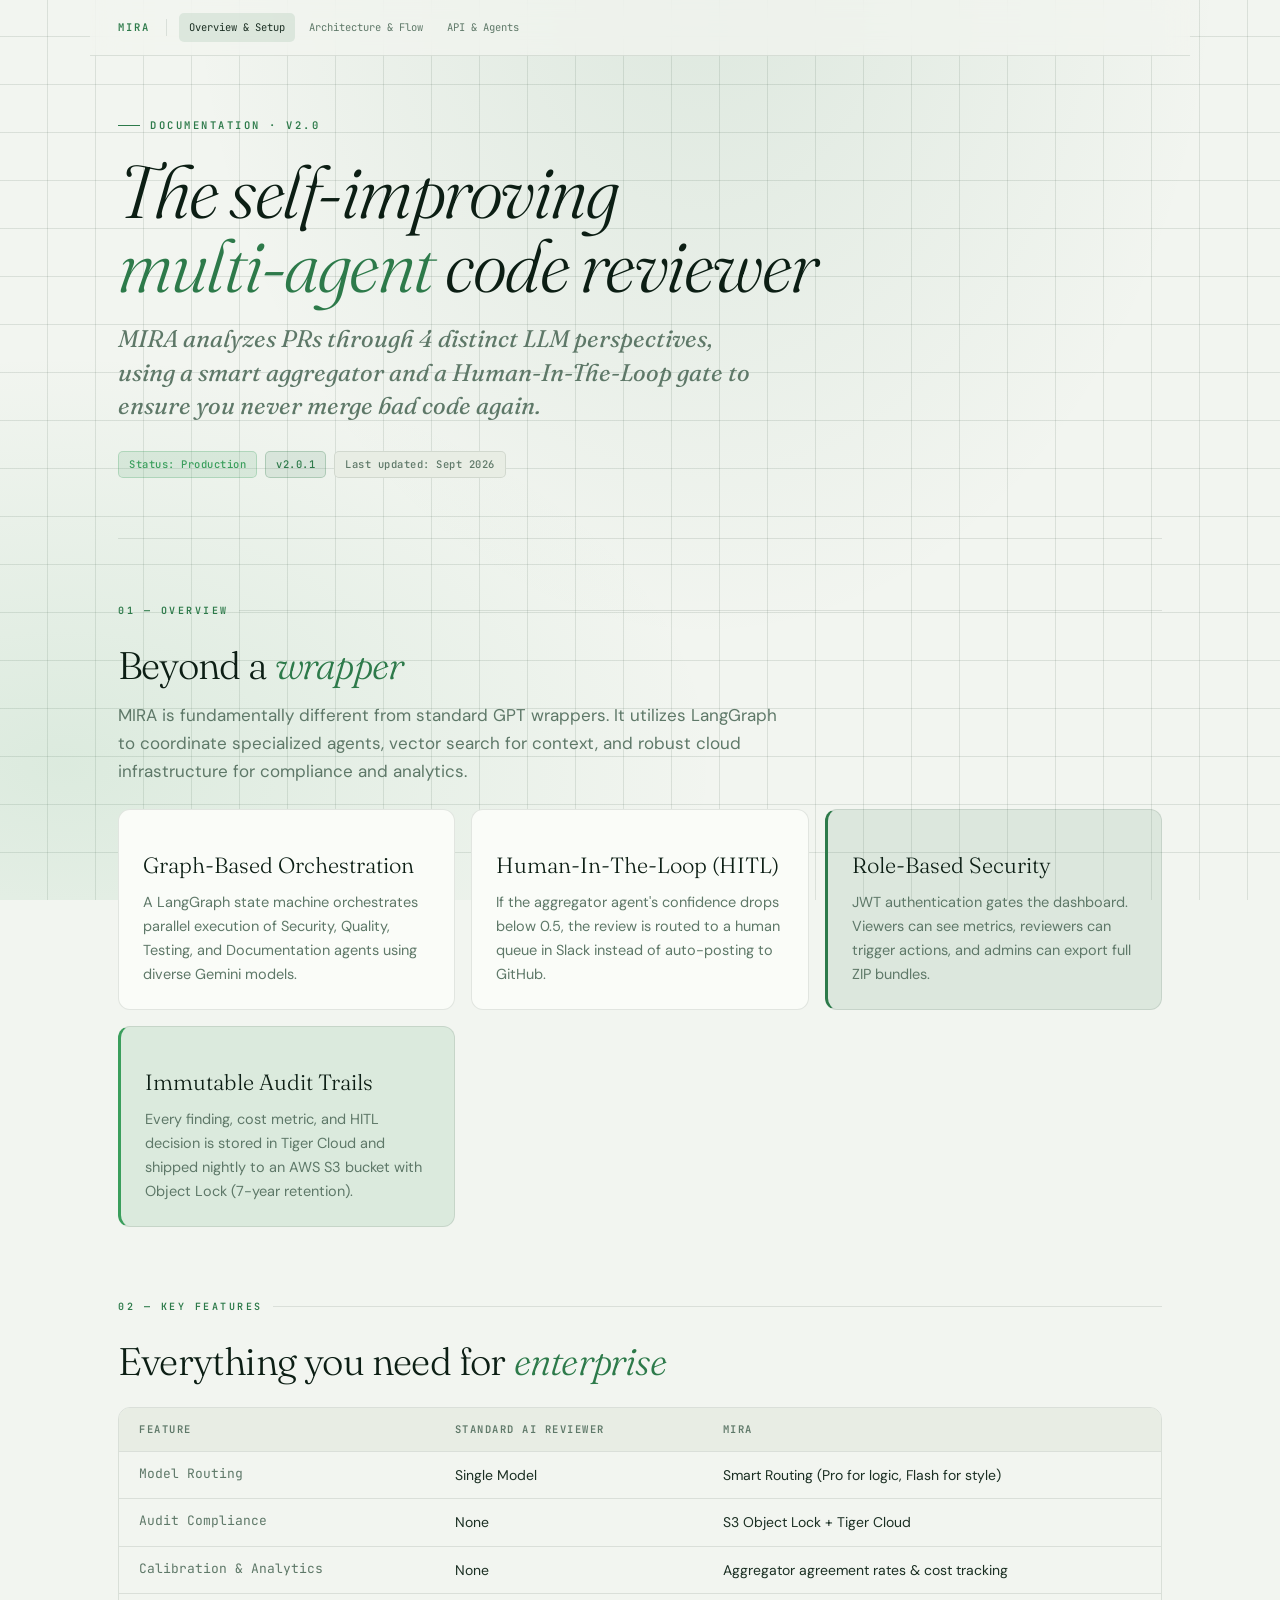
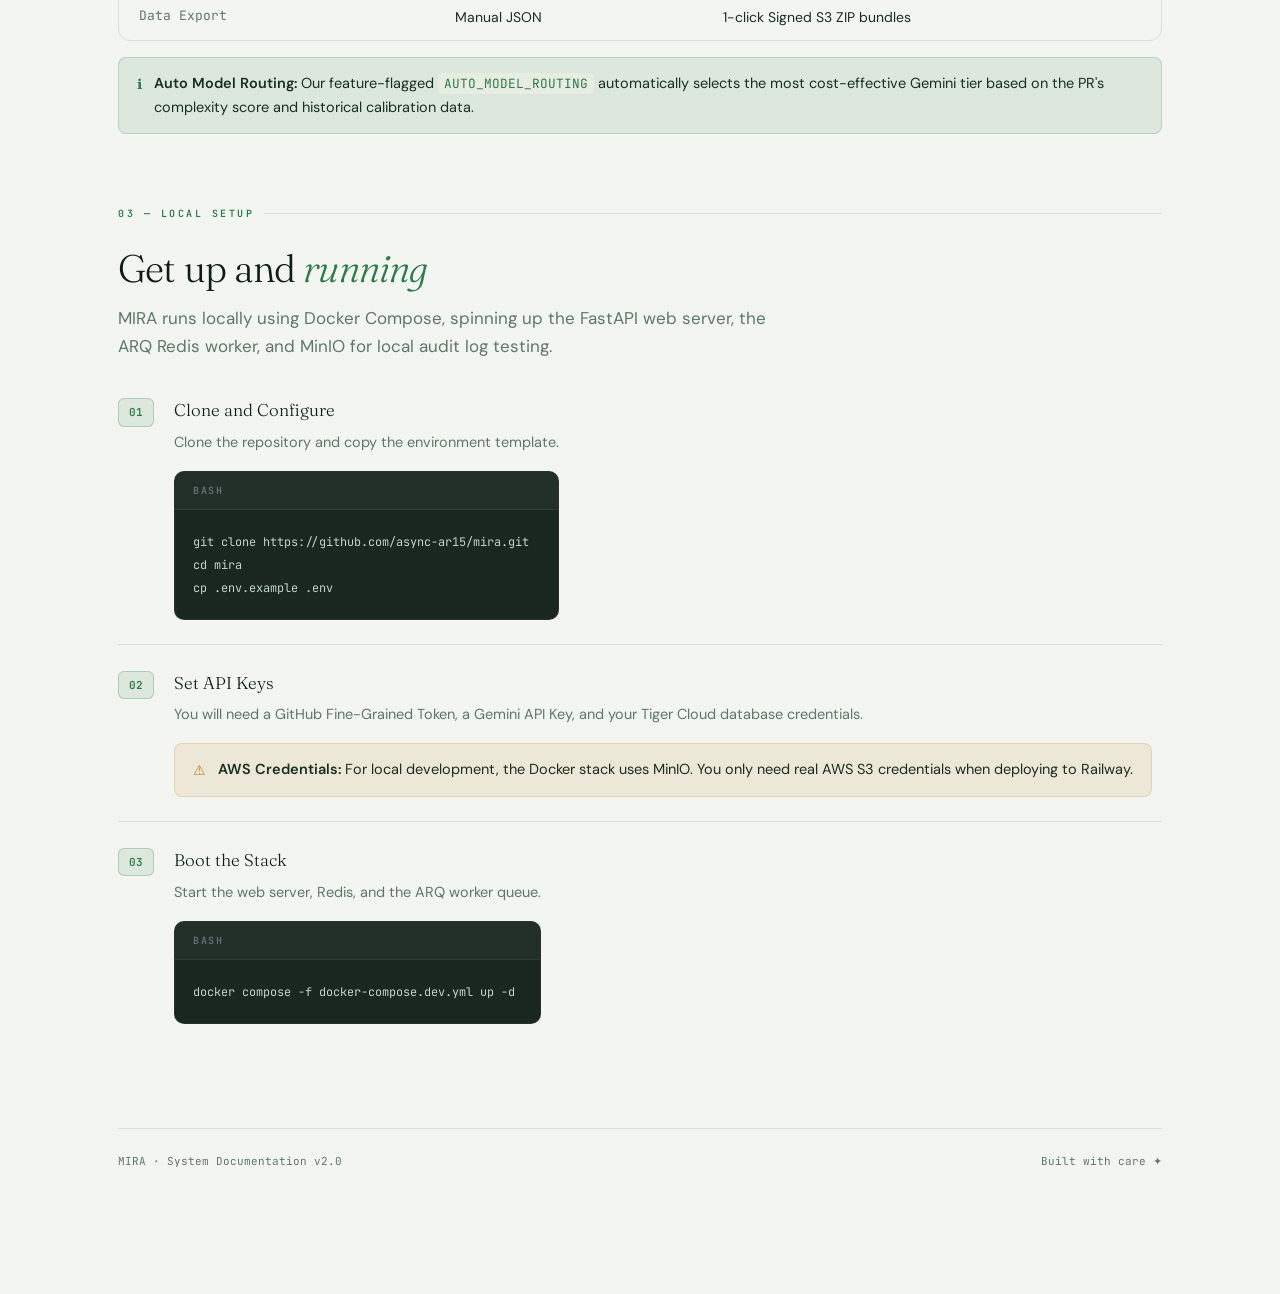
==== commit 560569c0: "docs: redesign documentation site with Palette D (Forest Sage)" ====
--- a/index.html
+++ b/index.html
@@ -4,7 +4,7 @@
 <meta charset="UTF-8">
 <meta name="viewport" content="width=device-width, initial-scale=1.0">
 <title>MIRA — Multi-Agent PR Review System</title>
-<link rel="stylesheet" href="style.css?v=2">
+<link rel="stylesheet" href="style.css?v=3">
 </head>
 <body>
 
--- a/style.css
+++ b/style.css
@@ -1,68 +1,68 @@
 /* ══════════════════════════════════════
    MIRA DOCUMENTATION STYLE SYSTEM
-   Palette E (Obsidian Violet) 
-   Font Pair C (DM Serif Display × Plus Jakarta Sans)
-══════════════════════════════════════ */
-
-@import url('https://fonts.googleapis.com/css2?family=DM+Serif+Display:ital@0;1&family=Plus+Jakarta+Sans:wght@300;400;500;600;700&family=Fira+Code:wght@400;500&display=swap');
+   Palette D (Forest Sage) 
+   Font Pair B (Fraunces × DM Sans)
+══════════════════════════════════════ */
+
+@import url('https://fonts.googleapis.com/css2?family=Fraunces:ital,opsz,wght@0,9..144,300;0,9..144,600;1,9..144,300;1,9..144,600&family=DM+Sans:wght@300;400;500;600&family=JetBrains+Mono:wght@400;500;600&display=swap');
 
 /* ── LIGHT ── */
 :root {
-  --bg:             #f4f0fb;
-  --bg-tint:        #ebe4f6;
-  --surface:        #fbf9fe;
+  --bg:             #f2f5f0;
+  --bg-tint:        #e8ede4;
+  --surface:        #fafcf8;
   --surface-up:     #ffffff;
-  --border:         rgba(50, 20, 90, 0.11);
-  --border-hi:      rgba(50, 20, 90, 0.24);
-  --text:           #22143a;
-  --text-bright:    #120a22;
-  --text-dim:       #7060a0;
-  --accent:         #7c3aed;
-  --accent-dim:     rgba(124, 58, 237, 0.10);
-  --accent-bright:  #6020d0;
-  --success:        #0f9e6e;
-  --success-dim:    rgba(15, 158, 110, 0.12);
-  --warning:        #d4820e;
-  --warning-dim:    rgba(212, 130, 14, 0.12);
-  --danger:         #c0283c;
-  --danger-dim:     rgba(192, 40, 60, 0.10);
-  --code-bg:        #1a1028;
-  --code-text:      #d0c0f0;
-  --code-accent:    #c084fc;
-  --code-string:    #86efac;
-  --code-comment:   #604880;
-
-  --font-display: 'DM Serif Display', Georgia, serif;
-  --font-body:    'Plus Jakarta Sans', system-ui, sans-serif;
-  --font-mono:    'Fira Code', 'SF Mono', Consolas, monospace;
+  --border:         rgba(20, 50, 30, 0.11);
+  --border-hi:      rgba(20, 50, 30, 0.24);
+  --text:           #1a2e22;
+  --text-bright:    #0c1e14;
+  --text-dim:       #5e7868;
+  --accent:         #2d7a4a;
+  --accent-dim:     rgba(45, 122, 74, 0.11);
+  --accent-bright:  #1e5c36;
+  --success:        #3a9e5c;
+  --success-dim:    rgba(58, 158, 92, 0.12);
+  --warning:        #c08020;
+  --warning-dim:    rgba(192, 128, 32, 0.12);
+  --danger:         #b83030;
+  --danger-dim:     rgba(184, 48, 48, 0.10);
+  --code-bg:        #1a2620;
+  --code-text:      #c0d8c4;
+  --code-accent:    #68d888;
+  --code-string:    #d8c880;
+  --code-comment:   #4a6850;
+
+  --font-display: 'Fraunces', 'Iowan Old Style', Georgia, serif;
+  --font-body:    'DM Sans', system-ui, sans-serif;
+  --font-mono:    'JetBrains Mono', 'SF Mono', Consolas, monospace;
 }
 
 /* ── DARK ── */
 @media (prefers-color-scheme: dark) {
   :root {
-    --bg:             #0e0818;
-    --bg-tint:        #0a0614;
-    --surface:        #140c22;
-    --surface-up:     #1c1230;
-    --border:         rgba(196, 132, 252, 0.10);
-    --border-hi:      rgba(196, 132, 252, 0.22);
-    --text:           #d0b8f0;
-    --text-bright:    #f0e0ff;
-    --text-dim:       #806090;
-    --accent:         #c084fc;
-    --accent-dim:     rgba(196, 132, 252, 0.15);
-    --accent-bright:  #ddb0ff;
-    --success:        #4ade80;
-    --success-dim:    rgba(74, 222, 128, 0.14);
-    --warning:        #facc15;
-    --warning-dim:    rgba(250, 204, 21, 0.14);
-    --danger:         #f87171;
-    --danger-dim:     rgba(248, 113, 113, 0.14);
-    --code-bg:        #06020e;
-    --code-text:      #d0c0f0;
-    --code-accent:    #c084fc;
-    --code-string:    #86efac;
-    --code-comment:   #483660;
+    --bg:             #0e1a12;
+    --bg-tint:        #0a140d;
+    --surface:        #121e14;
+    --surface-up:     #182618;
+    --border:         rgba(120, 200, 140, 0.10);
+    --border-hi:      rgba(120, 200, 140, 0.22);
+    --text:           #b8d8b8;
+    --text-bright:    #d8f0d8;
+    --text-dim:       #6a8e6a;
+    --accent:         #5ec87a;
+    --accent-dim:     rgba(94, 200, 122, 0.14);
+    --accent-bright:  #90e8a0;
+    --success:        #6ed490;
+    --success-dim:    rgba(110, 212, 144, 0.14);
+    --warning:        #e8c050;
+    --warning-dim:    rgba(232, 192, 80, 0.14);
+    --danger:         #e06060;
+    --danger-dim:     rgba(224, 96, 96, 0.14);
+    --code-bg:        #060e08;
+    --code-text:      #b8d8b8;
+    --code-accent:    #68d888;
+    --code-string:    #d8c880;
+    --code-comment:   #3a5840;
   }
 }
 
@@ -138,7 +138,8 @@
 h1 {
   font-family: var(--font-display);
   font-size: clamp(46px, 5.8vw, 82px);
-  font-weight: 400;
+  font-weight: 300;
+  font-style: italic;
   line-height: 1.0;
   letter-spacing: -1.5px;
   color: var(--text-bright);
@@ -148,7 +149,7 @@
 h2 {
   font-family: var(--font-display);
   font-size: clamp(28px, 3vw, 42px);
-  font-weight: 400;
+  font-weight: 300;
   line-height: 1.15;
   letter-spacing: -0.8px;
   color: var(--text-bright);
@@ -159,7 +160,7 @@
 h3 {
   font-family: var(--font-display);
   font-size: clamp(18px, 2vw, 22px);
-  font-weight: 400;
+  font-weight: 300;
   color: var(--text-bright);
   margin-top: 16px;
 }
